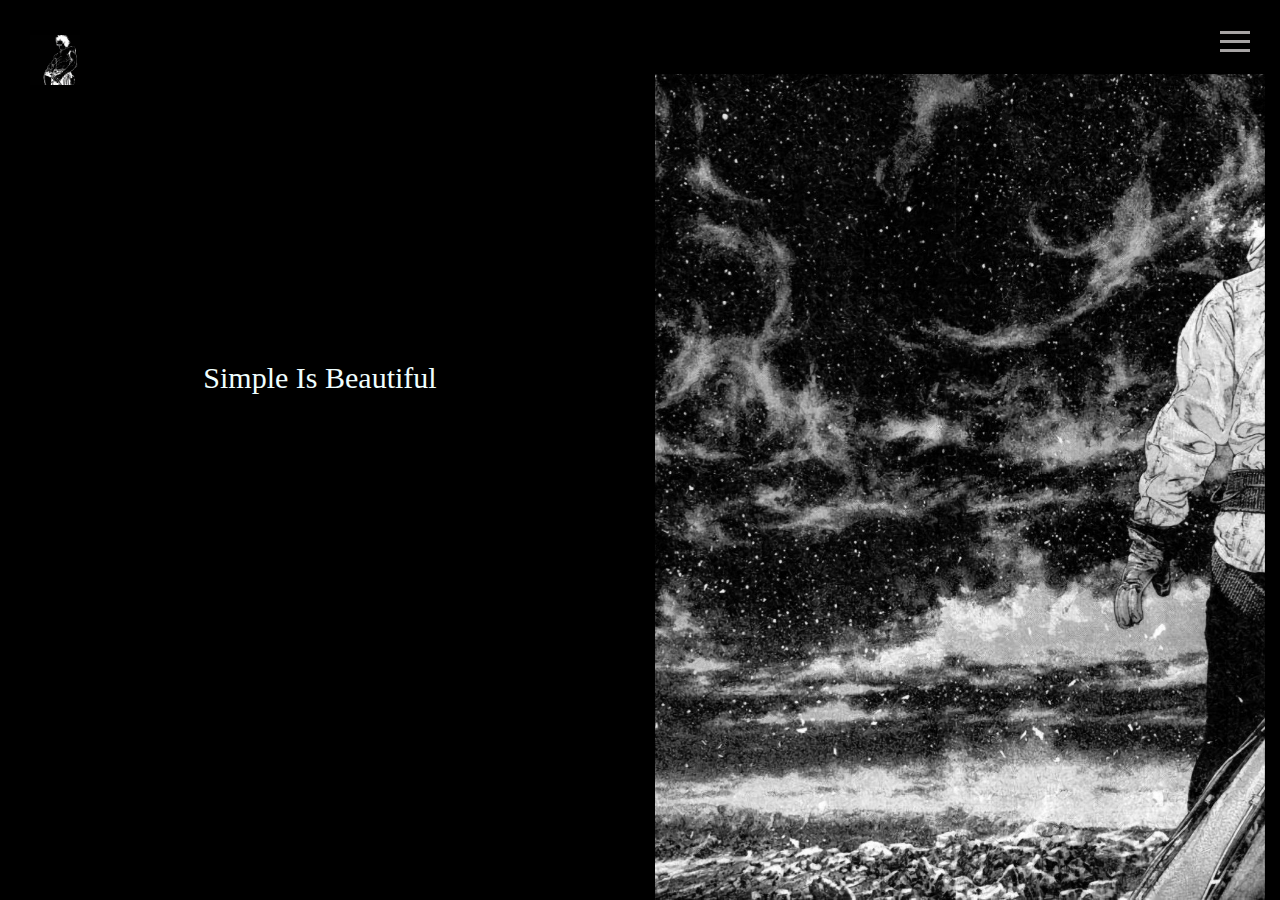
==== index.html @ 3ffbcaa7 "initial commit~" ====
<!DOCTYPE html>
<html lang="en">
   <head>
    <meta charset="UTF-8">
    <meta name="viewport" content="width=device-width, initial-scale=1.0">
    <title>Real?</title>
    <link rel="icon" href="src/indownloader.app_picture_0838516001729251820.jpg" type="image/x-icon"/>
      <!-- Css -->
      <link href="css/bootstrap.css" rel="stylesheet">
      <link href="css/style.css" rel="stylesheet">
   </head>
   <body>
      <nav class="navbar navbar-default color-fill navbar-fixed-top">
         <div class="col-md-12">
            <div class="nav">
               <button class="btn-nav">
               <span class="icon-bar top"></span>
               <span class="icon-bar middle"></span>
               <span class="icon-bar bottom"></span>
               </button>
            </div>
            <a class="navbar-brand" href="index.html">
            <img class="logo" src="src/1.jpg" alt="logo" width="50" height="50">
            </a>
            <div class="nav-content hideNav hidden">
               <ul class="nav-list center">
                  <li class="nav-item"><a class="item-anchor" href="index.html">Home</a></li>
                  <li class="nav-item"><a class="item-anchor" href="about.html">About Me</a></li>
                  <li class="nav-item"><a class="item-anchor" href="contact.html">Contact</a></li>
                  <li class="nav-item"><a class="item-anchor" href="ʎɯɯnp ǝɹɐ n/dump.html">Sike</a></li>
               </ul>
            </div>
         </div>
      </nav>
           <!-- Header -->
      <div class="span12">
        <div class="col-md-6 no-gutter text-center fill">
           <h2 class="center">Simple Is Beautiful</h2>
        </div>
        <div class="col-md-6 no-gutter text-center">
           <div id="header" data-speed="2" data-type="background">
              <div id="headslide" class="carousel slide" data-ride="carousel">
                 <div class="carousel-inner" role="listbox">
                    <div class="item active">
                       <img src="src/8752247.jpg" alt="Slide">
                    </div>
                    <div class="item">
                       <img src="src/8752261.jpg" alt="Slide">
                    </div>
                    <div class="item">
                      <img src="src/8752271.png" alt="Slide">
                   </div>
                 </div>
              </div>
           </div>
        </div>
     </div>
                <!-- script -->
          <script src="js/jquery.js"></script>
          <script src="js/bootstrap.min.js"></script>
          <script src="js/menu-color.js"></script>
          <script src="js/modernizr.js"></script>
          <script src="js/script.js"></script>
        </body>
</html>
---- css/style.css ----
body {
  font: Hack;
background-color:black;
}
h1,
h2,
h3,
h4,
h5,
h6 {
    color: azure;
font-family:Hack;
src: url('src/Hack-Regular.ttf');
font-weight: 200;
line-height: 1.5em;
margin-top: 0;
}
p,
ul,
li {
    color: #666;
}
a{
  color:rgba(211, 211, 211, 0.698);
  &:hover{
    color:white
  }
}
.left {
    float: left;
    height: 100px;
    width: 100px;
    position: relative;
    top: 50px;
  }
  .right {
    float: right;
    height: 100px;
    width: 100px;
    right: 0;
    position: relative;
    top: 100px;
  }
  #footer {
    color: green;
    height: 100px;
    width: 100px;
    clear: left;
  }
  .fill {
    height: 100vh;
}
.margin-top-05 {
    margin-top: 0.5em;
}
.margin-top-10 {
    margin-top: 1.0em;
}
.margin-top-15 {
    margin-top: 1.5em;
}
.margin-top-20 {
    margin-top: 2.0em;
}
.margin-top-25 {
    margin-top: 2.5em;
}
.margin-top-30 {
    margin-top: 3.0em;
}
.margin-top-35 {
    margin-top: 3.5em;
}
.margin-top-40 {
    margin-top: 4.0em;
}
.margin-top-45 {
    margin-top: 4.5em;
}
 /*---------- Navbar ----------*/

.nav {
  position: relative;
  width: auto;
  display: inline-block;
  border: none;
  float: right;
  z-index: 99999;
}
.navbar-fixed-top {
  padding-top: 10px;
}
.navbar-brand {
  padding-top: 25px;
}
.navbar-brand > img {
  max-width: 127px;
  z-index: 9999;
}
@media (max-width: 768px) {
  .navbar-brand {
      padding-left: 0px;
  }
}
.navbar-default {
  background-color: black;
  border-color: transparent;
}
.navbar-default.color-fill {
  background-color: black;
  border-color: transparent;
}
.btn-nav {
  background: transparent;
  border: none;
  padding: 15px;
  -webkit-transition: all .5s ease;
  -moz-transition: all .5s ease;
  -ms-transition: all .5s ease;
  -o-transition: all .5s ease;
  transition: all .5s ease;
  cursor: pointer;
  z-index: 99999;
}
@media (max-width: 768px) {
  .btn-nav {
      padding: 15px 0;
  }
}
.btn-nav:focus {
  outline: 0;
}
.icon-bar {
  display: block;
  margin: 6px 0;
  width: 30px;
  height: 3px;
  background-color: #a7a4a4;
}
.icon-bar.inverted {
  background-color: #fff;
}
@media (max-width: 992px) {
  .icon-bar.inverted {
      background-color: #504f4f;
  }
}
.opaque {
  background-color: #fff!important;
}
.btn-nav:hover
.icon-bar {
  -webkit-transition: all 1s ease;
  -moz-transition: all 1s ease;
  -ms-transition: all 1s ease;
  -o-transition: all 1s ease;
  transition: all 1s ease;
  background-color: #ffffff;
}
.nav-content {
  position: fixed;
  top: -100%;
  bottom: 0;
  left: 0;
  right: 0;
  background-color: rgba(255, 255, 255, 1);
  display: block;
  height: 100%;
  z-index: 9;
}
.nav-list {
  list-style: none;
  padding: 0;
  position: relative;
}
.item-anchor {
  color: black;
  font-size: 30px;
  font-weight: 100;
  position: relative;
  text-decoration: none;
  padding: 10px;
}
.item-anchor:hover,
.item-anchor:focus {
  color: #ffffff;
  -webkit-transition: all 1s ease;
  -moz-transition: all 1s ease;
  -ms-transition: all 1s ease;
  -o-transition: all 1s ease;
  transition: all 1s ease;
}
.item-anchor:hover:after,
.item-anchor:focus:after {
  width: 100%;
  background: #f7f7f7;
  -webkit-transition: all 1s ease;
  -moz-transition: all 1s ease;
  -ms-transition: all 1s ease;
  -o-transition: all 1s ease;
  transition: all 1s ease;
}
.nav-item {
  font-family: Hack;
  margin: 10px auto;
  text-align: center;
  color: #222;
}
.nav-item a:link,
.nav-item a:hover,
.nav-item a:focus {
  color: #222;
}
.nav-item a:hover,
.nav-item a:focus {
  border-bottom: 2px solid #222;
}
.animated {
  display: block;
  margin: 0 auto;
}
.animated:hover .icon-bar,
.animated:focus .icon-bar {
  background-color: #fff;
}
.animated:focus {
  cursor: pointer;
  z-index: 9999;
}
.middle {
  margin: 0 auto;
}
.icon-bar {
  -webkit-transition: all .7s ease;
  -moz-transition: all .7s ease;
  -ms-transition: all .7s ease;
  -o-transition: all .7s ease;
  transition: all .7s ease;
  z-index: 999999;
}
.animated .icon-bar {
  z-index: 999999;
  background-color: #222!important;
}
.animated .top {
  -webkit-transform: translateY(7px) rotateZ(45deg);
  -moz-transform: translateY(7px) rotateZ(45deg);
  -ms-transform: translateY(7px) rotateZ(45deg);
  -o-transform: translateY(7px) rotateZ(45deg);
  transform: translateY(7px) rotateZ(45deg);
}
.animated .bottom {
  -webkit-transform: translateY(-11px) rotateZ(-45deg);
  -moz-transform: translateY(-11px) rotateZ(-45deg);
  -ms-transform: translateY(-11px) rotateZ(-45deg);
  -o-transform: translateY(-11px) rotateZ(-45deg);
  transform: translateY(-11px) rotateZ(-45deg);
}
.animated .middle {
  width: 0;
}
@keyframes showNav {
  from {
      top: -100%;
  }
  to {
      top: 0;
  }
}
@-webkit-keyframes showNav {
  from {
      top: -100%;
  }
  to {
      top: 0;
  }
}
@-moz-keyframes showNav {
  from {
      top: -100%;
  }
  to {
      top: 0;
  }
}
@-o-keyframes showNav {
  from {
      top: -100%;
  }
  to {
      top: 0;
  }
}
.showNav {
  -webkit-animation: showNav 1s ease forwards;
  -moz-animation: showNav 1s ease forwards;
  -o-animation: showNav 1s ease forwards;
  animation: showNav 1s ease forwards;
}
@keyframes hideNav {
  from {
      top: 0;
  }
  to {
      top: -100%;
  }
}
@-webkit-keyframes hideNav {
  from {
      top: 0;
  }
  to {
      top: -100%;
  }
}
@-moz-keyframes hideNav {
  from {
      top: 0;
  }
  to {
      top: -100%;
  }
}
@-o-keyframes hideNav {
  from {
      top: 0;
  }
  to {
      top: -100%;
  }
}
.hideNav {
  -webkit-animation: hideNav 1s ease forwards;
  -moz-animation: hideNav 1s ease forwards;
  -o-animation: hideNav 1s ease forwards;
  animation: hideNav 1s ease forwards;
}
.hidden {
  display: none;
}

/*---------- Menu Icon Animation ----------*/

.navbar-toggle * {
  -ms-transition: all 0.4s ease;
  -webkit-transition: all 0.4s ease;
  -moz-transition: all 0.4s ease;
  -o-transition: all 0.4s ease;
  transition: all 0.4s ease;
}
.navbar-toggle {
  border: medium none;
  border-radius: 0;
  color: #fff;
  cursor: pointer;
  height: 50px;
  padding: 16px;
  width: 50px;
  float: right;
  margin-top: 0px;
  margin-bottom: 0px;
}
.navbar-default .navbar-toggle:hover,
.navbar-default .navbar-toggle:focus {
  background-color: #fff;
}
.navbar-default .navbar-toggle,
.navbar-default .navbar-collapse,
.navbar-default .navbar-form {
  border-color: #fff;
}
.navbar-toggle span {
  width: 25px;
  height: 3px;
  margin-bottom: 5px;
  background-color: #222;
  display: block;
}
.navbar-toggle span.bar1 {
  -ms-transform: rotate(45deg);
  -webkit-transform: rotate(45deg);
  -moz-transform: rotate(45deg);
  -o-transform: rotate(45deg);
  transform: rotate(45deg);
  -ms-transform-origin: 1px 3px;
  -webkit-transform-origin: 1px 3px;
  -moz-transform-o &:active {
    color:#fff
  }rigin: 1px 3px;
  -o-transform-origin: 1px 3px;
  transform-origin: 1px 3px;
  width: 31px;
}
.navbar-toggle span.bar2 {
  -ms-transform: rotate(-360deg) scale(0);
  -webkit-transform: rotate(-360deg) scale(0);
  -moz-transform: rotate(-360deg) scale(0);
  -o-transform: rotate(-360deg) scale(0);
  transform: rotate(-360deg) scale(0);
}
.navbar-toggle span.bar3 {
  -ms-transform: rotate(-45deg);
  -webkit-transform: rotate(-45deg);
  transform: rotate(-45deg);
  -ms-transform-origin: 8px 2px;
  -webkit-transform-origin: 8px 2px;
  transform-origin: 8px 2px;
  width: 31px;
}
.navbar-toggle.collapsed span.bar1,
.navbar-toggle.collapsed span.bar2,
.navbar-toggle.collapsed span.bar3,
.navbar-toggle.collapsed span.bar4 {
  -ms-transform: none;
  -webkit-transform: none;
  transform: none;
  width: 30px;
}

.center {
padding: 355px 0;
text-align: center;
}
/*---------- Header ----------*/

#header {
  height: 50%;
  margin: 0 auto;
  position: relative;
  color: #fff;
  text-align: center;
  background-size: cover;
}
#headslide {
  position: relative;
}
#headslide .img-responsive,
#headslide .thumbnail > img,
#headslide .thumbnail a > img,
#headslide .carousel-inner > .item > img,
#headslide .carousel-inner > .item > a > img {
  height: 100vh;
  max-width: none;
  object-fit: cover;
  width: 100%;
}
#header h1,
#header p {
  color: #fff;
}
#header h1 {
  font-size: 3.5em;
}
#header p {
  font-size: 1.5em;
}

/*icons*/
.center1 {
  display: table;
  width: 100%;
  height: 30vh;
}

#social-test {
  display: table-cell;
  vertical-align: middle;
  text-align: center;
  font-size: 30px;
  .social {
    padding-left: 0px;
  }
  li {
    color: rgba(255, 255, 255, 0.6);
    list-style-type: none;
    display: inline-block;
    width: 50px;
    height: 50px;
    line-height: 50px;
    padding: 1%;
    border: 1px solid rgba(194, 194, 194, 0.6);
    cursor: pointer;
    margin-left: 10px;
    margin-bottom: 20px;
    transition: ease .3s;
    &:hover {
      color: rgb(255, 255, 255);
      border: 1px solid rgb(255, 255, 255);
    }
  }
}

.social:hover > li {
  opacity: 0.5;
}

.social:hover > li:hover {
  opacity: 1;
}
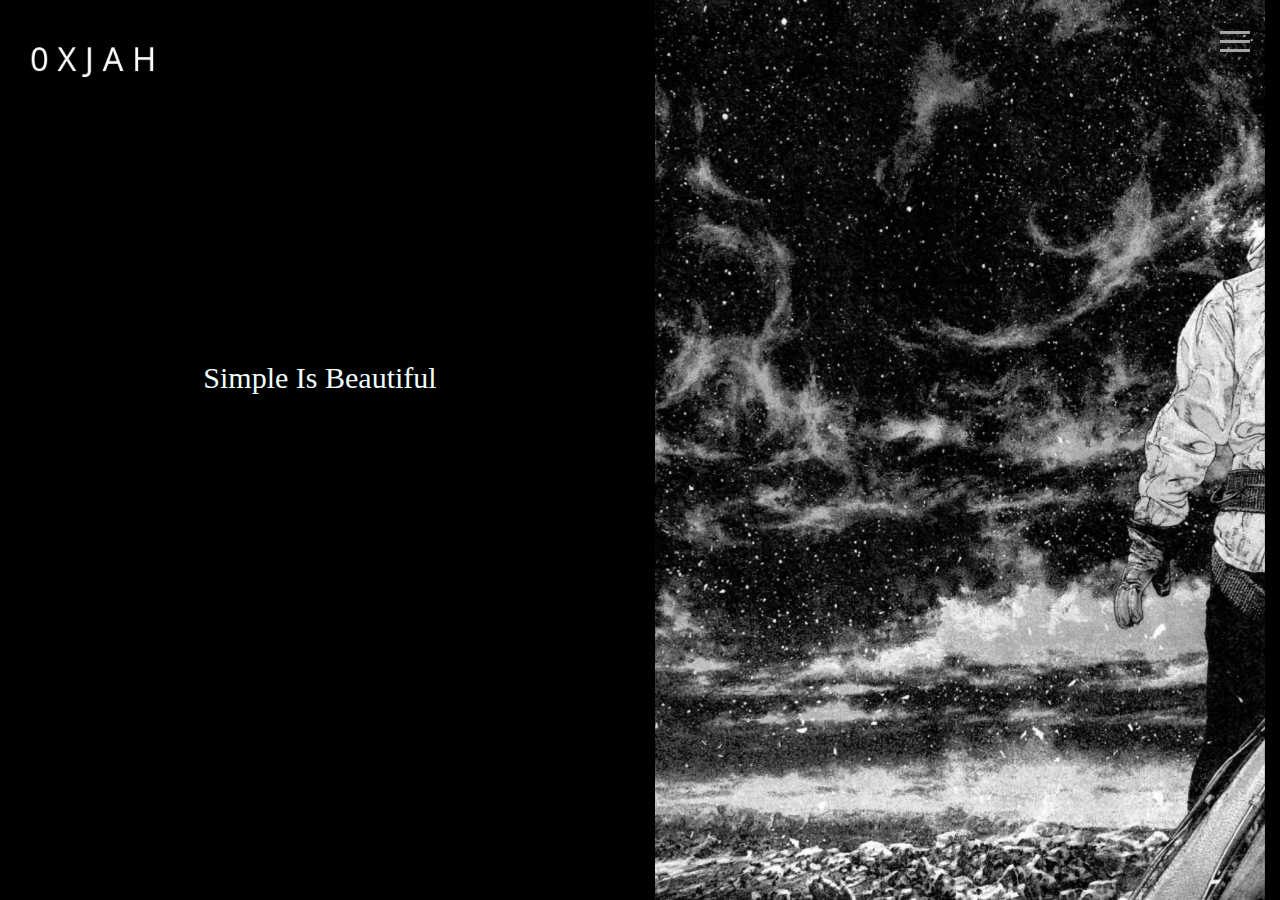
==== commit e8a98f67: "improve commit" ====
--- a/index.html
+++ b/index.html
@@ -20,7 +20,7 @@
                </button>
             </div>
             <a class="navbar-brand" href="index.html">
-            <img class="logo" src="src/1.jpg" alt="logo" width="50" height="50">
+            <img class="logo" src="src/output-onlinepngtools(2).png" alt="logo">
             </a>
             <div class="nav-content hideNav hidden">
                <ul class="nav-list center">
@@ -38,7 +38,7 @@
            <h2 class="center">Simple Is Beautiful</h2>
         </div>
         <div class="col-md-6 no-gutter text-center">
-           <div id="header" data-speed="2" data-type="background">
+           <div id="header" data-speed="1" data-type="background">
               <div id="headslide" class="carousel slide" data-ride="carousel">
                  <div class="carousel-inner" role="listbox">
                     <div class="item active">
@@ -55,10 +55,10 @@
            </div>
         </div>
      </div>
+     <div style="clear:both;"></div>
                 <!-- script -->
           <script src="js/jquery.js"></script>
           <script src="js/bootstrap.min.js"></script>
-          <script src="js/menu-color.js"></script>
           <script src="js/modernizr.js"></script>
           <script src="js/script.js"></script>
         </body>
--- a/css/style.css
+++ b/css/style.css
@@ -103,11 +103,11 @@
   }
 }
 .navbar-default {
-  background-color: black;
+  background-color: transparent;
   border-color: transparent;
 }
 .navbar-default.color-fill {
-  background-color: black;
+  background-color: transparent;
   border-color: transparent;
 }
 .btn-nav {
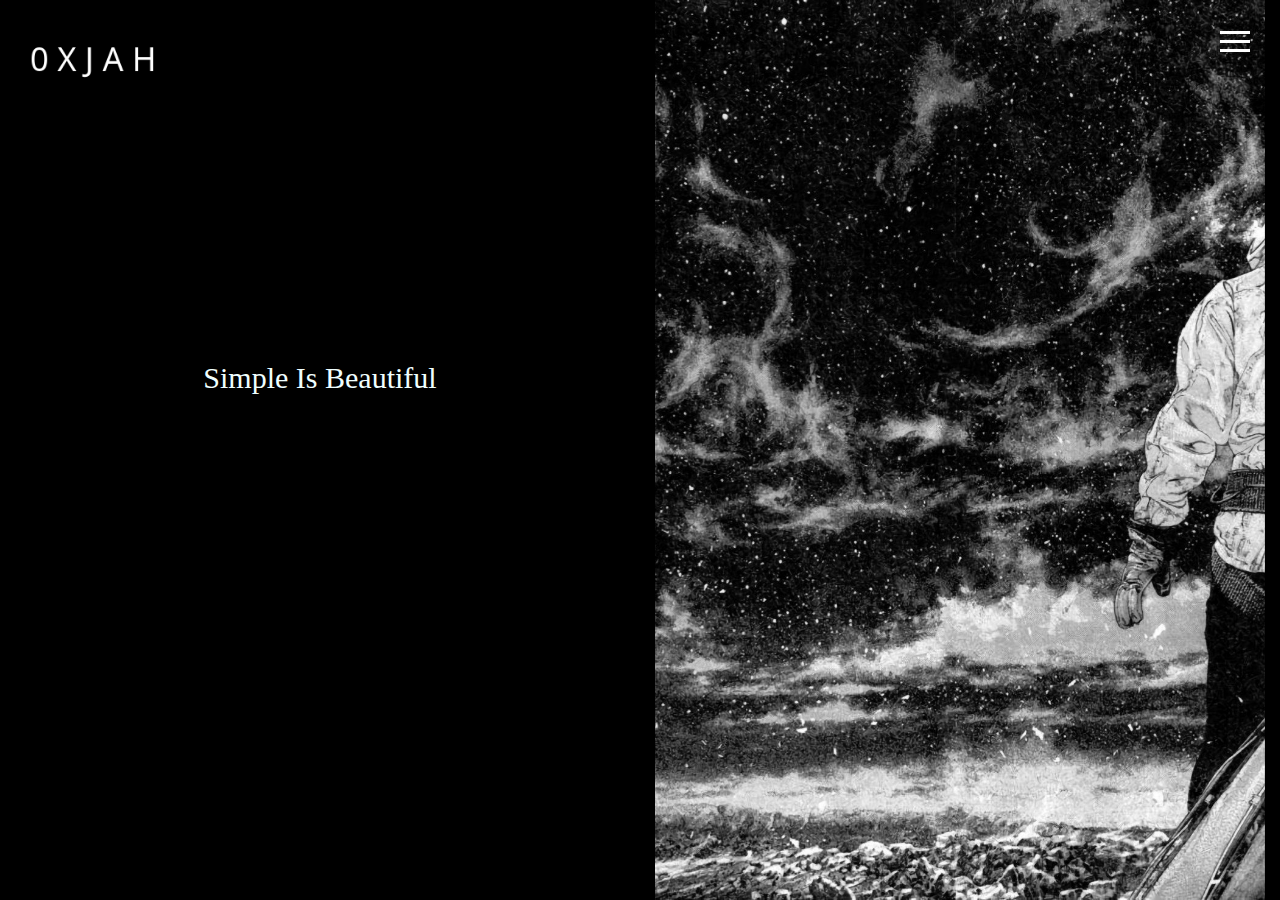
==== commit 0b7d4c05: "add projects" ====
--- a/index.html
+++ b/index.html
@@ -27,7 +27,7 @@
                   <li class="nav-item"><a class="item-anchor" href="index.html">Home</a></li>
                   <li class="nav-item"><a class="item-anchor" href="about.html">About Me</a></li>
                   <li class="nav-item"><a class="item-anchor" href="contact.html">Contact</a></li>
-                  <li class="nav-item"><a class="item-anchor" href="ʎɯɯnp ǝɹɐ n/dump.html">Sike</a></li>
+                  <li class="nav-item"><a class="item-anchor" href="projects.html">Projects</a></li>
                </ul>
             </div>
          </div>
--- a/css/style.css
+++ b/css/style.css
@@ -135,7 +135,7 @@
   margin: 6px 0;
   width: 30px;
   height: 3px;
-  background-color: #a7a4a4;
+  background-color: #ffffff;
 }
 .icon-bar.inverted {
   background-color: #fff;
@@ -202,7 +202,7 @@
 }
 .nav-item {
   font-family: Hack;
-  margin: 10px auto;
+  margin: 9px auto;
   text-align: center;
   color: #222;
 }
@@ -213,7 +213,7 @@
 }
 .nav-item a:hover,
 .nav-item a:focus {
-  border-bottom: 2px solid #222;
+  border-bottom: 3px solid black;
 }
 .animated {
   display: block;
@@ -497,3 +497,81 @@
 .social:hover > li:hover {
   opacity: 1;
 }
+/*---------- TimeLine ----------*/
+.design-section {
+  display: flex;
+  flex-direction: column;
+  align-items: center;
+  justify-content: center;
+  min-height: 100vh;
+  padding: 100px 0;
+  font-family: Terminus;
+  src: url('src/Terminus.ttf');
+}
+
+.design {
+  display: flex;
+  align-items: center;
+  justify-content: center;
+}
+
+.timeline {
+  width: 80%;
+  height: auto;
+  max-width: 800px;
+  margin: 0 auto;
+  display: flex;
+  flex-direction: column;
+}
+
+.timeline-content {
+  padding: 20px;
+  background: #1f1f1f;
+  -webkit-box-shadow: 5px 5px 10px #1a1a1a, -5px -5px 10px #242424;
+          box-shadow: 5px 5px 10px #1a1a1a, -5px -5px 10px #242424;
+  border-radius: 5px;
+  color: white;
+  padding: 1.75rem;
+  transition: 0.4s ease;
+  overflow-wrap: break-word !important;
+  margin: 1rem;
+  margin-bottom: 20px;
+  border-radius: 6px;
+}
+.timeline-component {
+  margin: 0px 20px 20px 20px;
+}
+
+@media screen and (min-width: 768px) {
+  .timeline {
+    display: grid;
+    grid-template-columns: 1fr 3px 1fr;
+  }
+  .timeline-middle {
+    position: relative;
+    background-color:#fff;
+    width: 3px;
+    height: 100%;
+  }
+  .main-middle {
+    opacity: 0;
+  }
+  .timeline-circle {
+    position: absolute;
+    top: 0;
+    left: 50%;
+    width: 20px;
+    height: 20px;
+    border-radius: 65%;
+    background-color:#fff;
+    -webkit-transform: translateX(-50%);
+            transform: translateX(-50%);
+            cursor: pointer;
+            transition: background-color 0.3s;
+            transition: background-color 0.3s;
+          }
+          .timeline-circle:hover {
+            background-color: rgb(56, 55, 55);
+        }
+
+}
